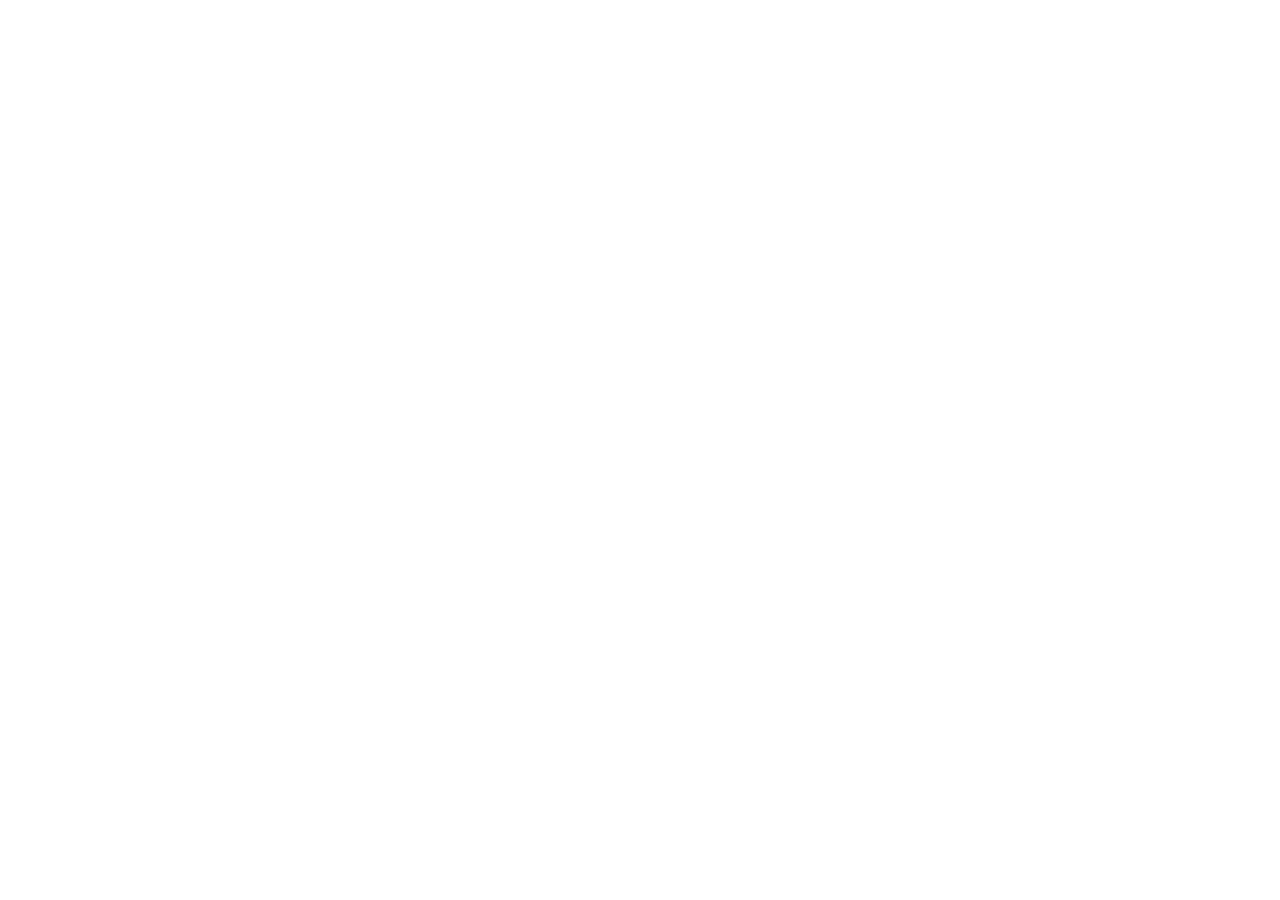
==== index.html @ 159c9e67 "Setup the page html and link css file" ====
<!DOCTYPE html>
<html lang="en">
<head>
    <meta charset="UTF-8">
    <meta name="viewport" content="width=device-width, initial-scale=1.0">
    <title>Roshan Bhusal</title>
    <link rel="stylesheet" href="style.css">
</head>
<body>
</body>
</html>
---- style.css ----
/* css reset */

*, *::before, *::after {
  box-sizing: border-box;
}

* {
  margin: 0;
}

body {
  line-height: 1.5;
  -webkit-font-smoothing: antialiased;
}

img, picture, video, canvas, svg {
  display: block;
  max-width: 100%;
}

input, button, textarea, select {
  font: inherit;
}

p, h1, h2, h3, h4, h5, h6 {
  overflow-wrap: break-word;
}

#root, #__next {
  isolation: isolate;
}

/* styles */
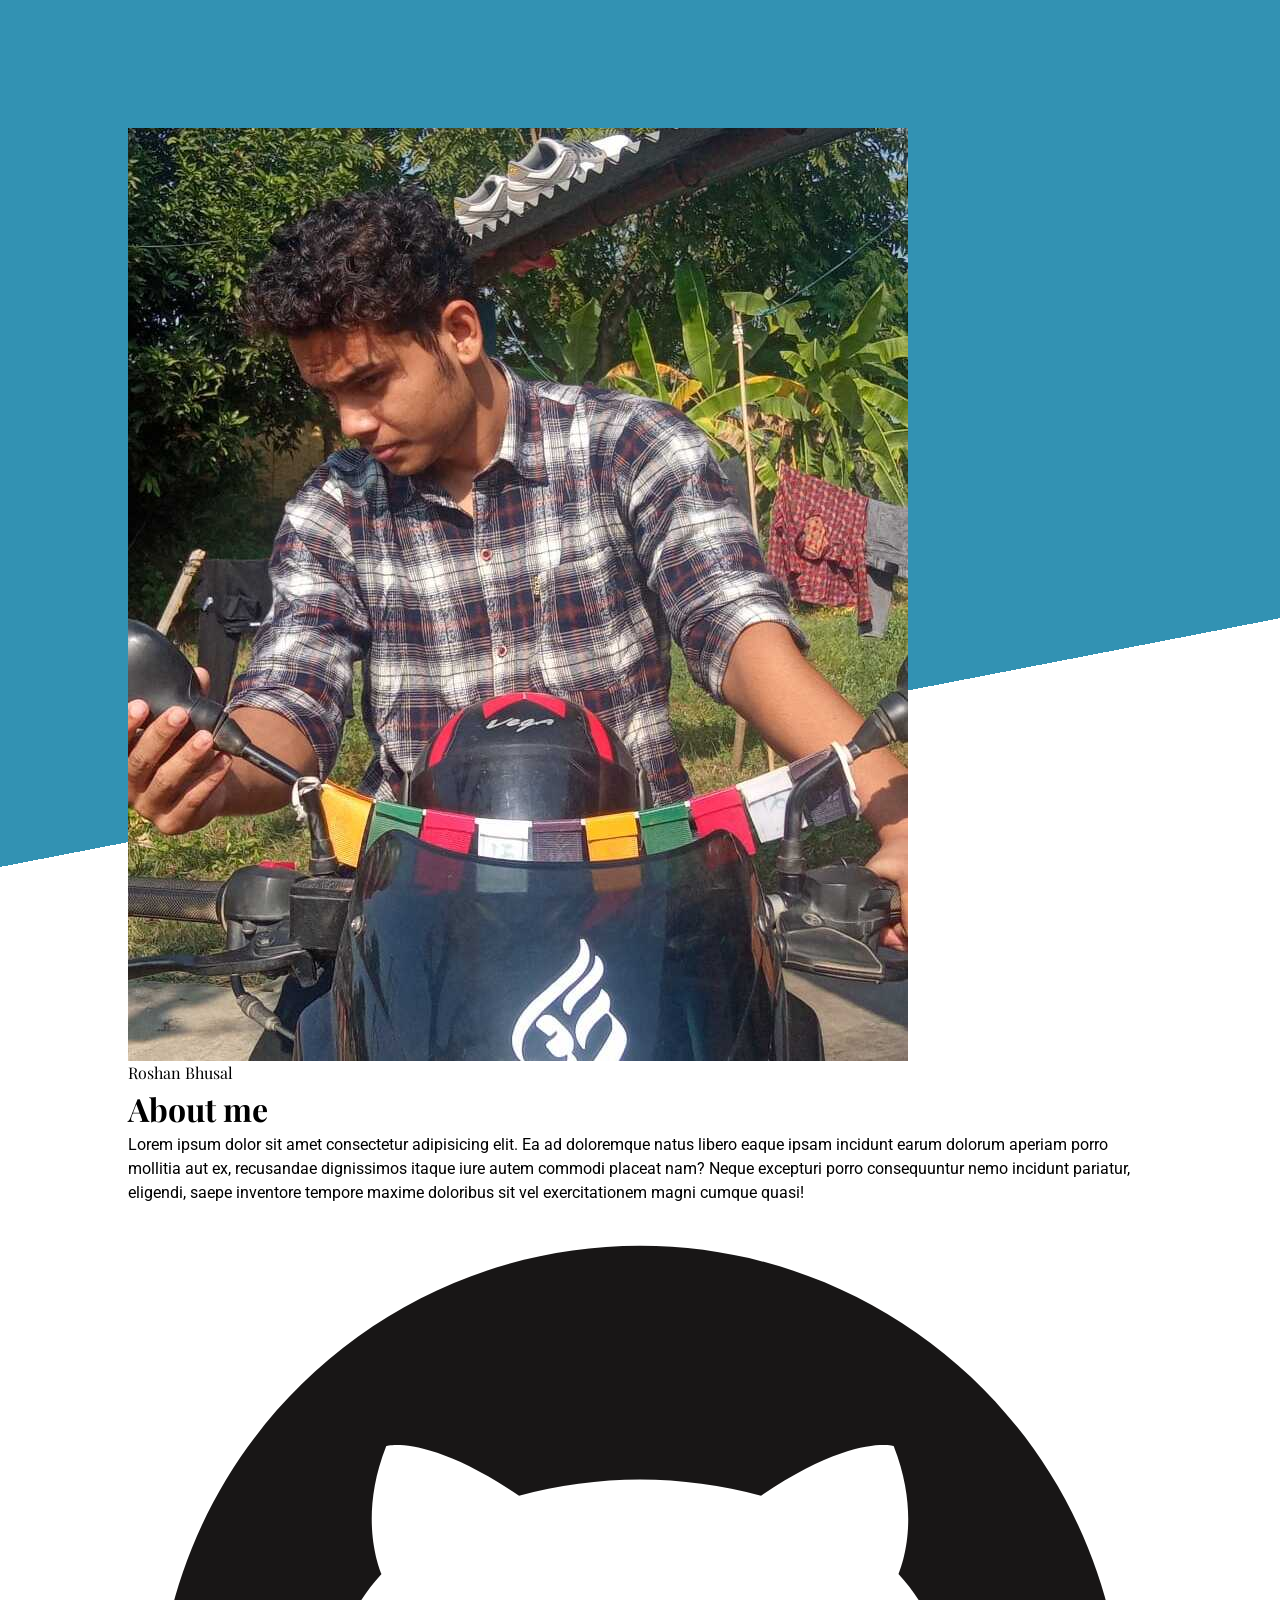
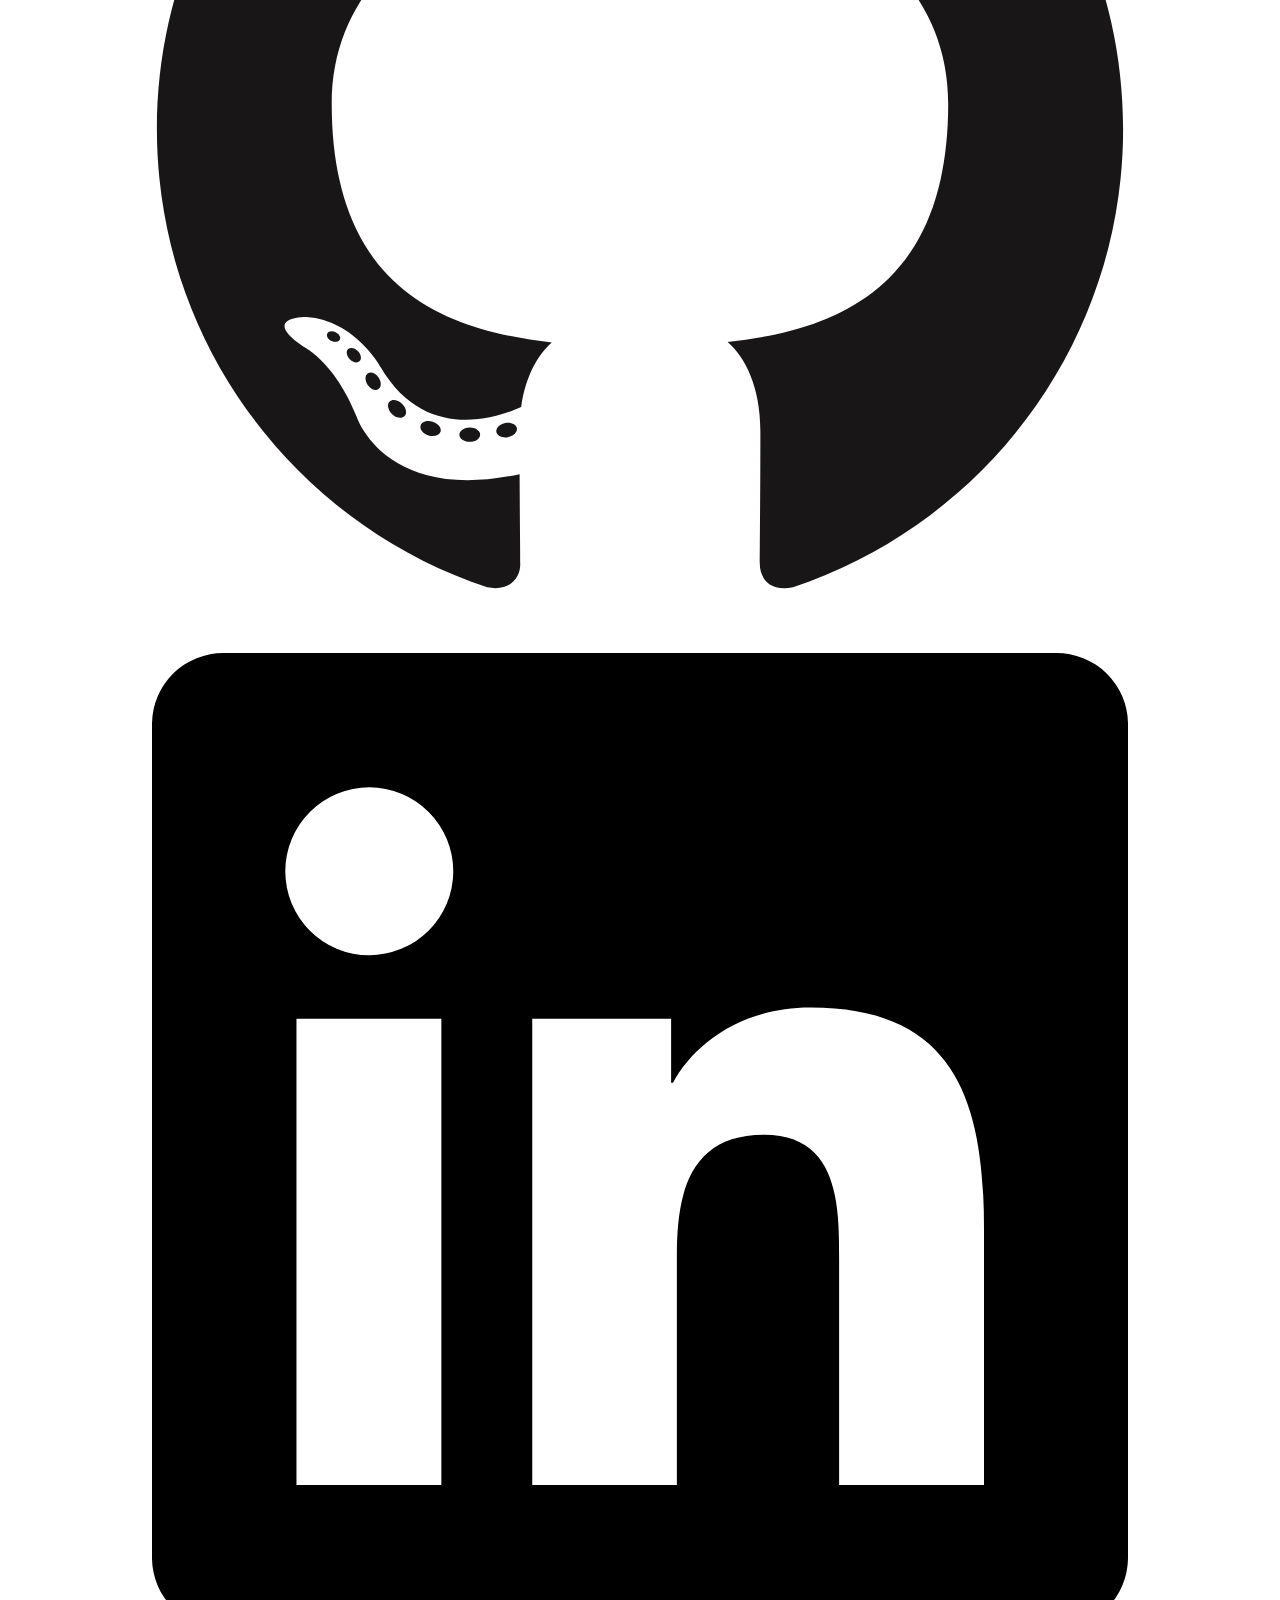
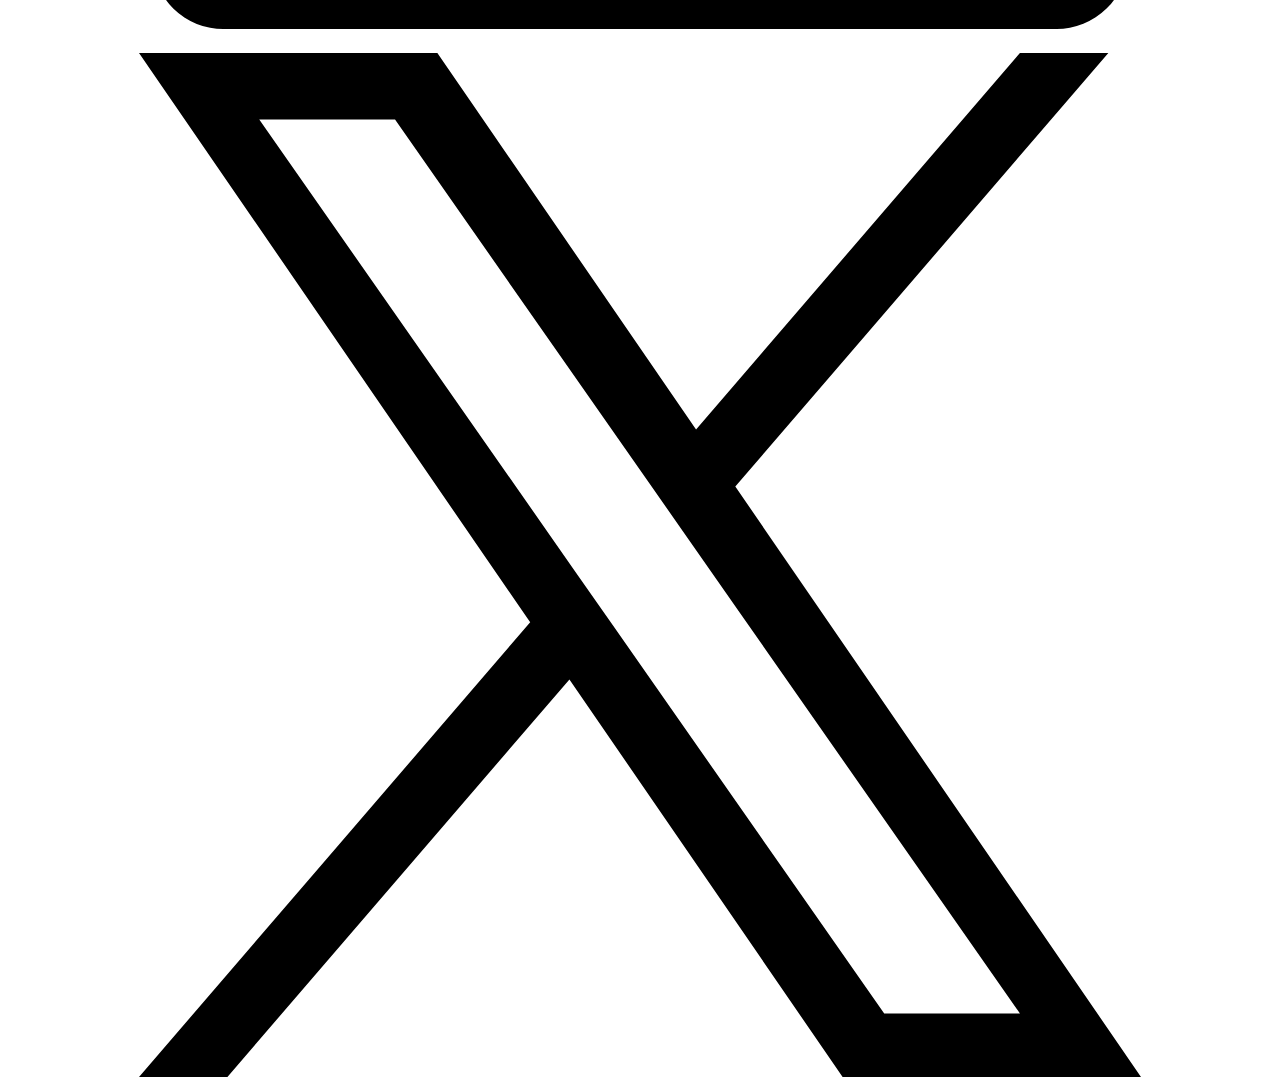
==== commit 307c8986: "Setup the project" ====
--- a/index.html
+++ b/index.html
@@ -1,11 +1,37 @@
 <!DOCTYPE html>
 <html lang="en">
-<head>
-    <meta charset="UTF-8">
-    <meta name="viewport" content="width=device-width, initial-scale=1.0">
-    <title>Roshan Bhusal</title>
-    <link rel="stylesheet" href="style.css">
-</head>
-<body>
-</body>
-</html>+  <head>
+    <meta charset="UTF-8" />
+    <meta name="viewport" content="width=device-width, initial-scale=1.0" />
+    <title>Document</title>
+    <link rel="stylesheet" href="style.css" />
+
+    <link rel="preconnect" href="https://fonts.googleapis.com" />
+    <link rel="preconnect" href="https://fonts.gstatic.com" crossorigin />
+    <link
+      href="https://fonts.googleapis.com/css2?family=Playfair+Display:ital,wght@0,400..900;1,400..900&family=Roboto:ital,wght@0,100..900;1,100..900&display=swap"
+      rel="stylesheet"
+    />
+  </head>
+  <body>
+    <div class="hero">
+        <div class="container">
+            <div class="hero__img__container__wrapper">
+                <figure class="hero__img__container container">
+                    <img src="./Images/hero-img1.jpg" alt="Roshan Bhusal" class="hero__img">
+                    <figcaption class="hero__img__title playfair-display">Roshan Bhusal</figcaption>
+                </figure>
+            </div>
+            <div class="hero__text__content container">
+                <h1 class="hero__text__title playfair-display" >About me</h1>
+                <p class="hero__text__paragraph roboto">Lorem ipsum dolor sit amet consectetur adipisicing elit. Ea ad doloremque natus libero eaque ipsam incidunt earum dolorum aperiam porro mollitia aut ex, recusandae dignissimos itaque iure autem commodi placeat nam? Neque excepturi porro consequuntur nemo incidunt pariatur, eligendi, saepe inventore tempore maxime doloribus sit vel exercitationem magni cumque quasi!</p>
+                <div class="hero__social-icons">
+                    <a href="https://github.com/robh-01" class="hero__social-link" target="_blank"><img class="icon" src="./icons/github_logo.svg" alt="roshan bhusal github"></a>
+                    <a href="https://www.linkedin.com/in/roshan-bhusal-b150a4256/" class="hero__social-link" target="_blank"><img class="icon" src="./icons/linkedin_logo.svg" alt="roshan bhusal linkedin"></a>
+                    <a href="https://x.com/robh_01" class="hero__social-link" target="_blank"><img class="icon" src="./icons/X_logo.svg" alt="roshan bhusal x (formerly twitter)"></a>
+                </div>
+            </div>
+        </div>
+    </div>
+  </body>
+</html>
--- a/style.css
+++ b/style.css
@@ -1,6 +1,8 @@
-/* css reset */
+/* basic reset */
 
-*, *::before, *::after {
+*,
+*::before,
+*::after {
   box-sizing: border-box;
 }
 
@@ -13,22 +15,94 @@
   -webkit-font-smoothing: antialiased;
 }
 
-img, picture, video, canvas, svg {
+img,
+picture,
+video,
+canvas,
+svg {
   display: block;
   max-width: 100%;
 }
 
-input, button, textarea, select {
+input,
+button,
+textarea,
+select {
   font: inherit;
 }
 
-p, h1, h2, h3, h4, h5, h6 {
+p,
+h1,
+h2,
+h3,
+h4,
+h5,
+h6 {
   overflow-wrap: break-word;
 }
 
-#root, #__next {
+#root,
+#__next {
   isolation: isolate;
 }
 
-/* styles */
+/* reset ends here */
 
+/* utility classes */
+.container {
+  width: 80%;
+  max-width: 1200px;
+  margin: 0 auto;
+}
+
+.playfair-display {
+  font-family: "Playfair Display", serif;
+}
+
+.roboto {
+  font-family: "Roboto", serif;
+}
+
+/* utility classes ends here */
+
+.hero > .container {
+  width: 100%;
+  max-width: unset;
+}
+
+.hero__img__container__wrapper {
+  padding-top: 10vw;
+  background: linear-gradient(169deg, #3292b3 65%, white 65%);
+}
+
+.hero__img__container {
+  position: relative; /* for the figcaption positioning */
+}
+
+.hero__img__title {
+    
+}
+
+/* font usage format */
+
+/* // <uniquifier>: Use a unique and descriptive class name
+// <weight>: Use a value from 100 to 900 */
+
+/* .roboto-<uniquifier> {
+  font-family: "Roboto", serif;
+  font-optical-sizing: auto;
+  font-weight: <weight>;
+  font-style: normal;
+  font-variation-settings:
+    "wdth" 100;
+} */
+/* 
+// <uniquifier>: Use a unique and descriptive class name
+// <weight>: Use a value from 400 to 900
+
+.playfair-display-<uniquifier> {
+  font-family: "Playfair Display", serif;
+  font-optical-sizing: auto;
+  font-weight: <weight>;
+  font-style: normal;
+} */
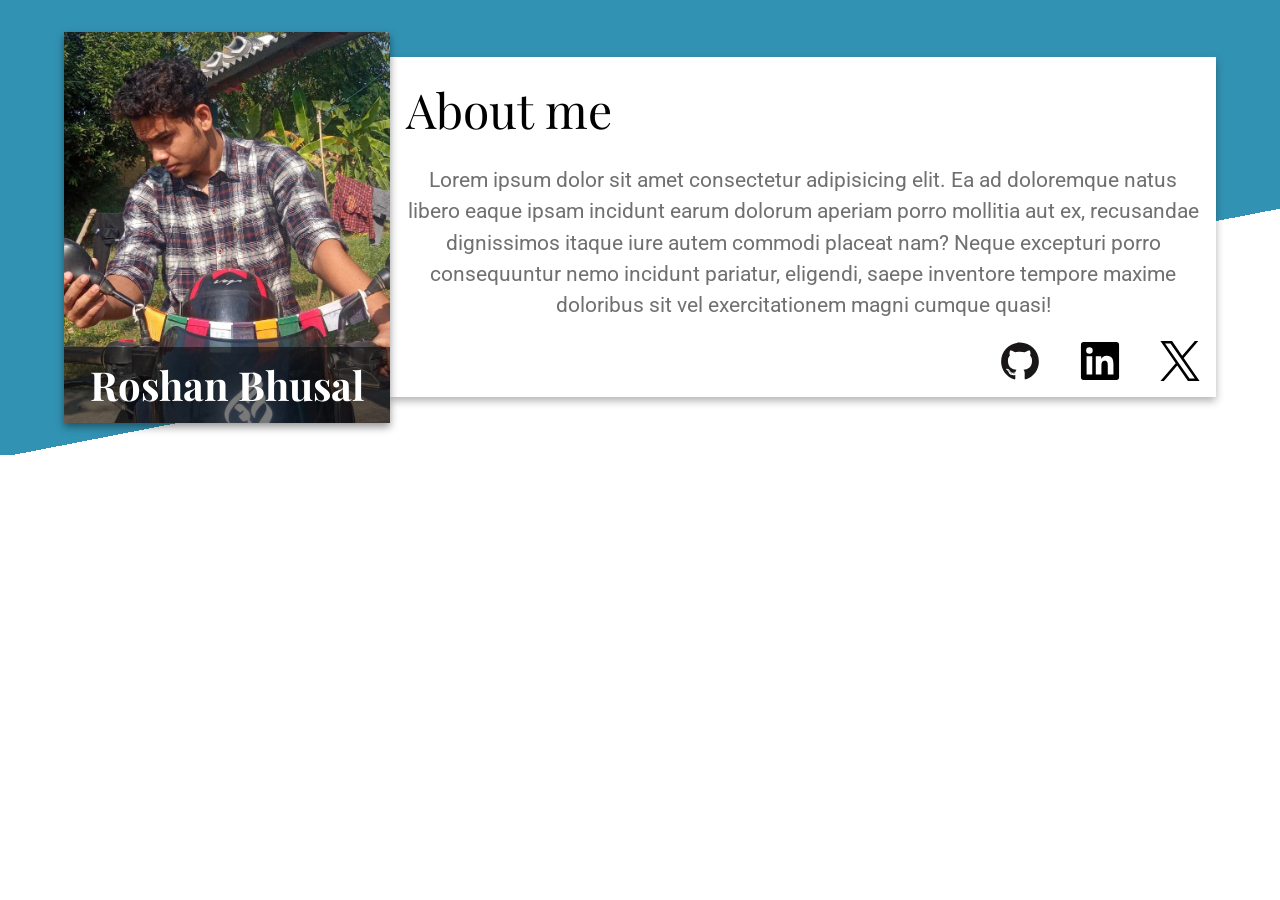
==== commit bcd0f34c: "Complete the hero section" ====
--- a/index.html
+++ b/index.html
@@ -22,7 +22,7 @@
                     <figcaption class="hero__img__title playfair-display">Roshan Bhusal</figcaption>
                 </figure>
             </div>
-            <div class="hero__text__content container">
+            <div class="hero__text-content container">
                 <h1 class="hero__text__title playfair-display" >About me</h1>
                 <p class="hero__text__paragraph roboto">Lorem ipsum dolor sit amet consectetur adipisicing elit. Ea ad doloremque natus libero eaque ipsam incidunt earum dolorum aperiam porro mollitia aut ex, recusandae dignissimos itaque iure autem commodi placeat nam? Neque excepturi porro consequuntur nemo incidunt pariatur, eligendi, saepe inventore tempore maxime doloribus sit vel exercitationem magni cumque quasi!</p>
                 <div class="hero__social-icons">
--- a/style.css
+++ b/style.css
@@ -47,41 +47,6 @@
 }
 
 /* reset ends here */
-
-/* utility classes */
-.container {
-  width: 80%;
-  max-width: 1200px;
-  margin: 0 auto;
-}
-
-.playfair-display {
-  font-family: "Playfair Display", serif;
-}
-
-.roboto {
-  font-family: "Roboto", serif;
-}
-
-/* utility classes ends here */
-
-.hero > .container {
-  width: 100%;
-  max-width: unset;
-}
-
-.hero__img__container__wrapper {
-  padding-top: 10vw;
-  background: linear-gradient(169deg, #3292b3 65%, white 65%);
-}
-
-.hero__img__container {
-  position: relative; /* for the figcaption positioning */
-}
-
-.hero__img__title {
-    
-}
 
 /* font usage format */
 
@@ -106,3 +71,146 @@
   font-weight: <weight>;
   font-style: normal;
 } */
+
+/* utility classes */
+.container {
+  width: 90%;
+  max-width: 1200px;
+  margin: 0 auto;
+}
+
+.playfair-display {
+  font-family: "Playfair Display", serif;
+}
+
+.roboto {
+  font-family: "Roboto", serif;
+}
+
+.icon {
+  width: 40px;
+  height: auto;
+}
+
+/* utility classes ends here */
+
+.hero > .container {
+  width: 100%;
+  max-width: unset;
+}
+
+.hero__img__container__wrapper {
+  padding-top: 10vw;
+  background: linear-gradient(169deg, #3292b3 65%, white 65%);
+}
+
+.hero__img__container {
+  position: relative; /* for the figcaption positioning */
+}
+
+.hero__img__title {
+  position: absolute;
+  bottom: 0;
+  left: 0;
+  width: 100%;
+  background: rgba(0, 0, 0, 0.521);
+  color: white;
+  font-size: 2.5rem;
+  font-weight: 700;
+  padding: 0.2em;
+  text-align: center;
+}
+
+.hero__text-content {
+  margin-top: 1rem;
+  text-align: center;
+}
+
+.hero__text__title {
+  font-size: 3rem;
+  font-weight: 200;
+}
+
+.hero__text__paragraph {
+  font-size: 1.3rem;
+  color: rgba(24, 23, 23, 0.616);
+}
+
+.hero__social-icons {
+  display: flex;
+  margin-top: 0.5rem;
+  justify-content: center;
+  gap: 10px;
+}
+
+@media (min-width: 700px) {
+  .hero {
+    padding-block: 2rem;
+    background: linear-gradient(169deg, #3292b3 65%, white 65%);
+  }
+
+  .hero > .container {
+    width: 100%;
+    max-width: unset;
+  }
+
+  .hero__img__container__wrapper {
+    background: unset;
+    padding-top: unset;
+    width: 40%;
+    float: left;
+  }
+
+  .hero__img__container {
+    box-shadow: 0 4px 8px rgba(0, 0, 0, 0.418);
+  }
+
+  .hero__text-content {
+    width: 80%;
+    background-color: white;
+    box-shadow: 0 4px 8px rgba(0, 0, 0, 0.3);
+    padding: 0.5rem;
+  }
+
+  .hero__social-icons {
+    visibility: hidden;
+  }
+}
+
+@media (min-width: 1000px) {
+  .hero > .container {
+    width: 90%;
+    display: flex;
+    align-items: center;
+    justify-content: center;
+  }
+
+  .hero__img__container__wrapper {
+    width: 40%;
+  }
+
+  .hero__img__container {
+    width: 100%;
+  }
+
+  .hero__text-content {
+    width: 100%;
+    margin: 0;
+    padding: 1rem;
+
+    display: flex;
+    gap: 20px;
+    flex-direction: column;
+  }
+
+  .hero__text__title {
+    align-self: flex-start;
+  }
+
+  .hero__social-icons {
+    visibility: visible;
+    align-self: flex-end;
+    margin-top: 0;
+    gap: 40px;
+  }
+}
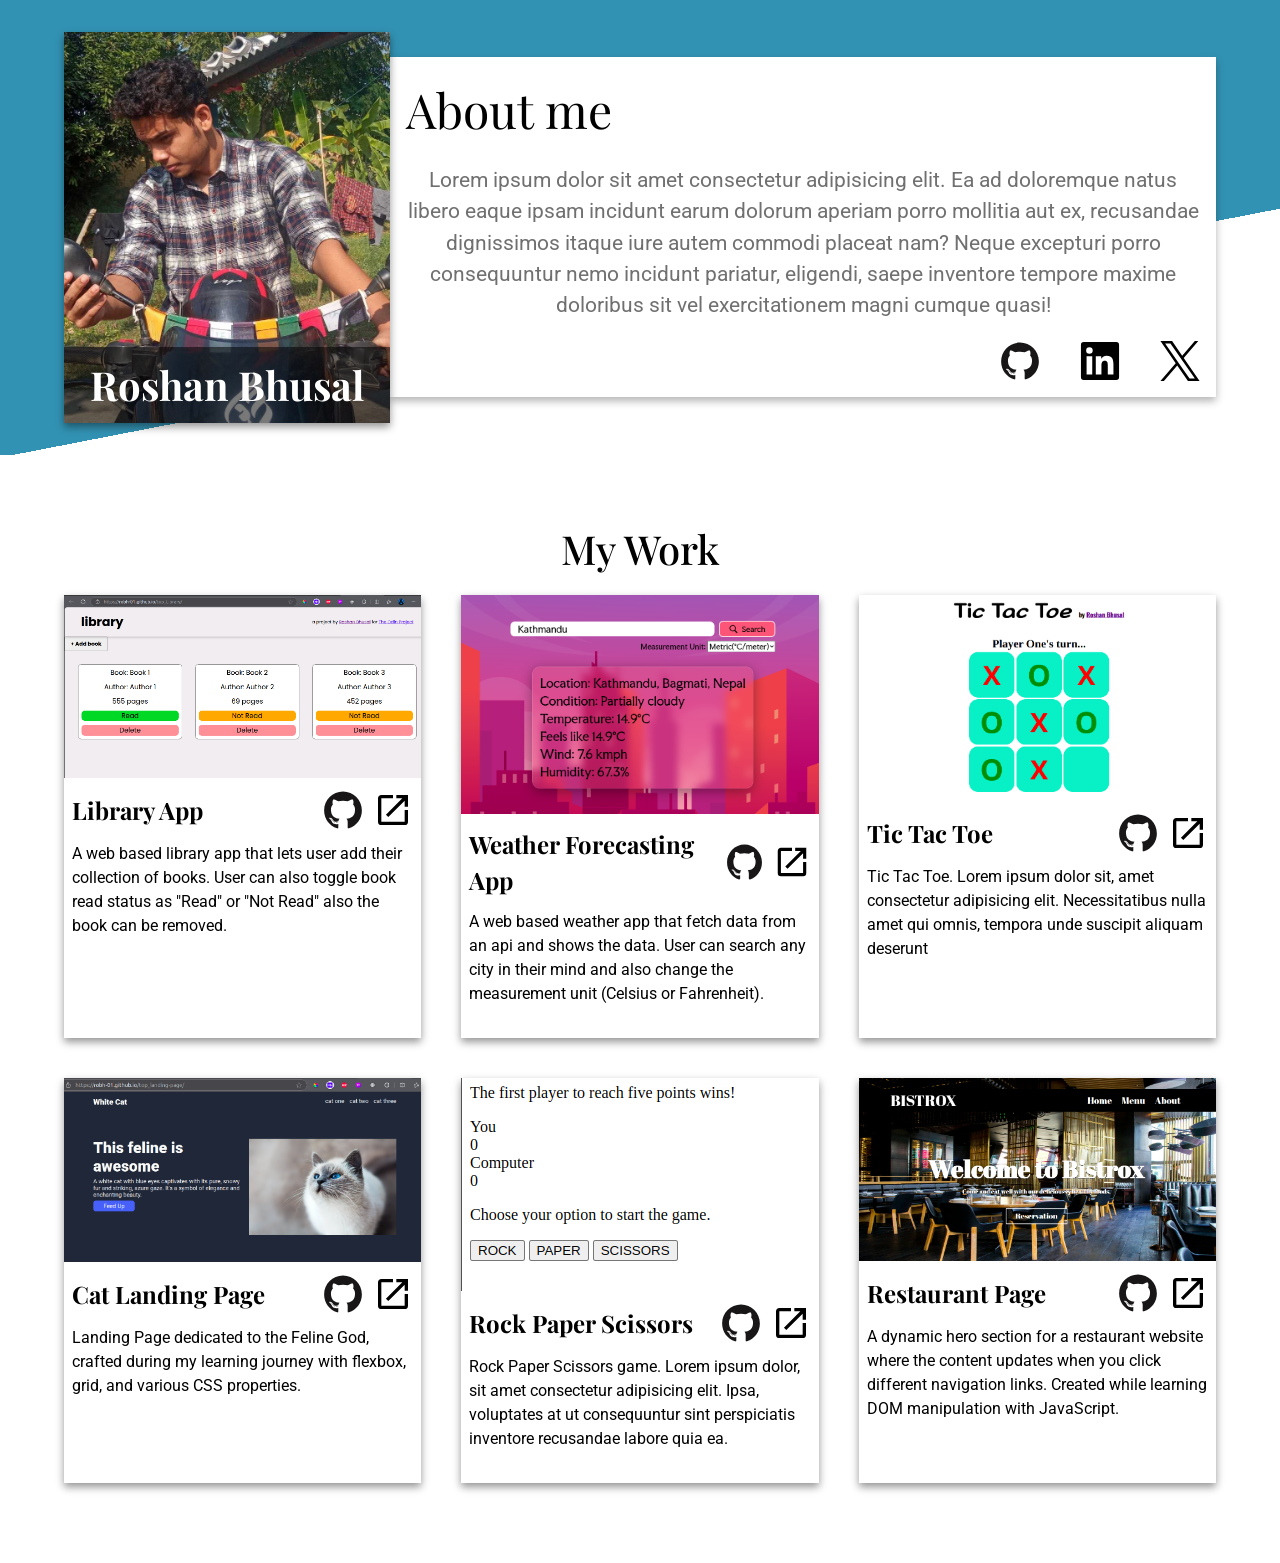
==== commit 10e2977d: "Complete the project section" ====
--- a/index.html
+++ b/index.html
@@ -15,23 +15,250 @@
   </head>
   <body>
     <div class="hero">
-        <div class="container">
-            <div class="hero__img__container__wrapper">
-                <figure class="hero__img__container container">
-                    <img src="./Images/hero-img1.jpg" alt="Roshan Bhusal" class="hero__img">
-                    <figcaption class="hero__img__title playfair-display">Roshan Bhusal</figcaption>
-                </figure>
-            </div>
-            <div class="hero__text-content container">
-                <h1 class="hero__text__title playfair-display" >About me</h1>
-                <p class="hero__text__paragraph roboto">Lorem ipsum dolor sit amet consectetur adipisicing elit. Ea ad doloremque natus libero eaque ipsam incidunt earum dolorum aperiam porro mollitia aut ex, recusandae dignissimos itaque iure autem commodi placeat nam? Neque excepturi porro consequuntur nemo incidunt pariatur, eligendi, saepe inventore tempore maxime doloribus sit vel exercitationem magni cumque quasi!</p>
-                <div class="hero__social-icons">
-                    <a href="https://github.com/robh-01" class="hero__social-link" target="_blank"><img class="icon" src="./icons/github_logo.svg" alt="roshan bhusal github"></a>
-                    <a href="https://www.linkedin.com/in/roshan-bhusal-b150a4256/" class="hero__social-link" target="_blank"><img class="icon" src="./icons/linkedin_logo.svg" alt="roshan bhusal linkedin"></a>
-                    <a href="https://x.com/robh_01" class="hero__social-link" target="_blank"><img class="icon" src="./icons/X_logo.svg" alt="roshan bhusal x (formerly twitter)"></a>
-                </div>
-            </div>
+      <div class="container">
+        <div class="hero__img__container__wrapper">
+          <figure class="hero__img__container container">
+            <img
+              src="./Images/hero-img1.jpg"
+              alt="Roshan Bhusal"
+              class="hero__img"
+            />
+            <figcaption class="hero__img__title playfair-display">
+              Roshan Bhusal
+            </figcaption>
+          </figure>
         </div>
+        <div class="hero__text-content container">
+          <h1 class="hero__text__title playfair-display">About me</h1>
+          <p class="hero__text__paragraph roboto">
+            Lorem ipsum dolor sit amet consectetur adipisicing elit. Ea ad
+            doloremque natus libero eaque ipsam incidunt earum dolorum aperiam
+            porro mollitia aut ex, recusandae dignissimos itaque iure autem
+            commodi placeat nam? Neque excepturi porro consequuntur nemo
+            incidunt pariatur, eligendi, saepe inventore tempore maxime
+            doloribus sit vel exercitationem magni cumque quasi!
+          </p>
+          <div class="hero__social-icons">
+            <a
+              href="https://github.com/robh-01"
+              class="hero__social-link"
+              target="_blank"
+              ><img
+                class="icon"
+                src="./icons/github_logo.svg"
+                alt="roshan bhusal github"
+            /></a>
+            <a
+              href="https://www.linkedin.com/in/roshan-bhusal-b150a4256/"
+              class="hero__social-link"
+              target="_blank"
+              ><img
+                class="icon"
+                src="./icons/linkedin_logo.svg"
+                alt="roshan bhusal linkedin"
+            /></a>
+            <a
+              href="https://x.com/robh_01"
+              class="hero__social-link"
+              target="_blank"
+              ><img
+                class="icon"
+                src="./icons/X_logo.svg"
+                alt="roshan bhusal x (formerly twitter)"
+            /></a>
+          </div>
+        </div>
+      </div>
     </div>
+
+    <main class="main">
+      <div class="container">
+        <h1 class="main__title playfair-display">My Work</h1>
+        <section class="projects">
+          <div class="project__card">
+            <img
+              src="./screenshots/libraryAppScreenshot.png"
+              alt=""
+              class="project__image"
+            />
+            <div class="project__title">
+              <h2 class="project__name playfair-display">Library App</h2>
+              <div class="project__links">
+                <a
+                  href="https://github.com/robh-01/top_Library"
+                  class="project__link"
+                  target="_blank"
+                  ><img src="./icons/github_logo.svg" alt="" class="icon"
+                /></a>
+                <a
+                  href="https://robh-01.github.io/top_Library/"
+                  class="project__link"
+                  target="_blank"
+                  ><img src="./icons/external_link.svg" alt="" class="icon"
+                /></a>
+              </div>
+            </div>
+            <div class="project__description roboto">
+              A web based library app that lets user add their collection of
+              books. User can also toggle book read status as "Read" or "Not
+              Read" also the book can be removed.
+            </div>
+          </div>
+
+          <div class="project__card">
+            <img
+              src="./screenshots/weatherAppScreenshot.png"
+              alt=""
+              class="project__image"
+            />
+            <div class="project__title">
+              <h2 class="project__name playfair-display">
+                Weather Forecasting App
+              </h2>
+              <div class="project__links">
+                <a
+                  href="https://github.com/robh-01/top_weather-app"
+                  class="project__link"
+                  target="_blank"
+                  ><img src="./icons/github_logo.svg" alt="" class="icon"
+                /></a>
+                <a
+                  href="https://robh-01.github.io/top_weather-app/"
+                  class="project__link"
+                  target="_blank"
+                  ><img src="./icons/external_link.svg" alt="" class="icon"
+                /></a>
+              </div>
+            </div>
+            <div class="project__description roboto">
+              A web based weather app that fetch data from an api and shows the
+              data. User can search any city in their mind and also change the
+              measurement unit (Celsius or Fahrenheit).
+            </div>
+          </div>
+
+          <div class="project__card">
+            <img
+              src="./screenshots/ticTacToeAppScreenshot.png"
+              alt=""
+              class="project__image"
+            />
+            <div class="project__title">
+              <h2 class="project__name playfair-display">Tic Tac Toe</h2>
+              <div class="project__links">
+                <a
+                  href="https://github.com/robh-01/top_tic-tac-toe"
+                  class="project__link"
+                  target="_blank"
+                  ><img src="./icons/github_logo.svg" alt="" class="icon"
+                /></a>
+                <a
+                  href="https://robh-01.github.io/top_tic-tac-toe/"
+                  class="project__link"
+                  target="_blank"
+                  ><img src="./icons/external_link.svg" alt="" class="icon"
+                /></a>
+              </div>
+            </div>
+            <div class="project__description roboto">
+              Tic Tac Toe. Lorem ipsum dolor sit, amet consectetur adipisicing
+              elit. Necessitatibus nulla amet qui omnis, tempora unde suscipit
+              aliquam deserunt
+            </div>
+          </div>
+
+          <div class="project__card">
+            <img
+              src="./screenshots/landingPage.png"
+              alt=""
+              class="project__image"
+            />
+            <div class="project__title">
+              <h2 class="project__name playfair-display">Cat Landing Page</h2>
+              <div class="project__links">
+                <a
+                  href="https://github.com/robh-01/top_landing-page"
+                  class="project__link"
+                  target="_blank"
+                  ><img src="./icons/github_logo.svg" alt="" class="icon"
+                /></a>
+                <a
+                  href="https://robh-01.github.io/top_landing-page/"
+                  class="project__link"
+                  target="_blank"
+                  ><img src="./icons/external_link.svg" alt="" class="icon"
+                /></a>
+              </div>
+            </div>
+            <div class="project__description roboto">
+              Landing Page dedicated to the Feline God, crafted during my
+              learning journey with flexbox, grid, and various CSS properties.
+            </div>
+          </div>
+
+          <div class="project__card">
+            <img
+              src="./screenshots/rockPaperScissorsApp.png"
+              alt=""
+              class="project__image"
+            />
+            <div class="project__title">
+              <h2 class="project__name playfair-display">
+                Rock Paper Scissors
+              </h2>
+              <div class="project__links">
+                <a
+                  href="https://github.com/robh-01/top_rock-paper-scissors"
+                  class="project__link"
+                  target="_blank"
+                  ><img src="./icons/github_logo.svg" alt="" class="icon"
+                /></a>
+                <a
+                  href="https://robh-01.github.io/top_rock-paper-scissors/"
+                  class="project__link"
+                  target="_blank"
+                  ><img src="./icons/external_link.svg" alt="" class="icon"
+                /></a>
+              </div>
+            </div>
+            <div class="project__description roboto">
+              Rock Paper Scissors game. Lorem ipsum dolor, sit amet consectetur
+              adipisicing elit. Ipsa, voluptates at ut consequuntur sint
+              perspiciatis inventore recusandae labore quia ea.
+            </div>
+          </div>
+
+          <div class="project__card">
+            <img
+              src="./screenshots/RestaurantPage.png"
+              alt=""
+              class="project__image"
+            />
+            <div class="project__title">
+              <h2 class="project__name playfair-display">Restaurant Page</h2>
+              <div class="project__links">
+                <a
+                  href="https://github.com/robh-01/top_restaurant-page"
+                  class="project__link"
+                  target="_blank"
+                  ><img src="./icons/github_logo.svg" alt="" class="icon"
+                /></a>
+                <a
+                  href="https://robh-01.github.io/top_restaurant-page/"
+                  class="project__link"
+                  target="_blank"
+                  ><img src="./icons/external_link.svg" alt="" class="icon"
+                /></a>
+              </div>
+            </div>
+            <div class="project__description roboto">
+              A dynamic hero section for a restaurant website where the content
+              updates when you click different navigation links. Created while
+              learning DOM manipulation with JavaScript.
+            </div>
+          </div>
+        </section>
+      </div>
+    </main>
   </body>
 </html>
--- a/style.css
+++ b/style.css
@@ -143,6 +143,45 @@
   gap: 10px;
 }
 
+.main {
+  margin-top: 4rem;
+}
+
+.main__title {
+  text-align: center;
+  margin-bottom: 1rem;
+  font-size: 2.5rem;
+  font-weight: 500;
+}
+
+.projects {
+  padding-bottom: 5rem;
+}
+
+.project__card {
+  box-shadow: 0 4px 8px rgba(0, 0, 0, 0.418);
+  margin-bottom: 1.5rem;
+  padding-bottom: 2rem;
+}
+
+.project__title {
+  margin-top: 0.75rem;
+  display: flex;
+  align-items: center;
+  justify-content: space-between;
+  padding-inline: 0.5rem;
+}
+
+.project__links {
+  display: flex;
+  gap: 10px;
+}
+
+.project__description {
+  margin-top: 0.75rem;
+  padding-inline: 0.5rem;
+}
+
 @media (min-width: 700px) {
   .hero {
     padding-block: 2rem;
@@ -174,6 +213,16 @@
 
   .hero__social-icons {
     visibility: hidden;
+  }
+
+  .projects {
+    display: grid;
+    grid-template-columns: repeat(2, 1fr);
+    gap: 40px;
+  }
+
+  .project__card {
+    margin-bottom: 0;
   }
 }
 
@@ -213,4 +262,10 @@
     margin-top: 0;
     gap: 40px;
   }
-}
+
+  .projects {
+    display: grid;
+    grid-template-columns: repeat(3, 1fr);
+    gap: 40px;
+  }
+}
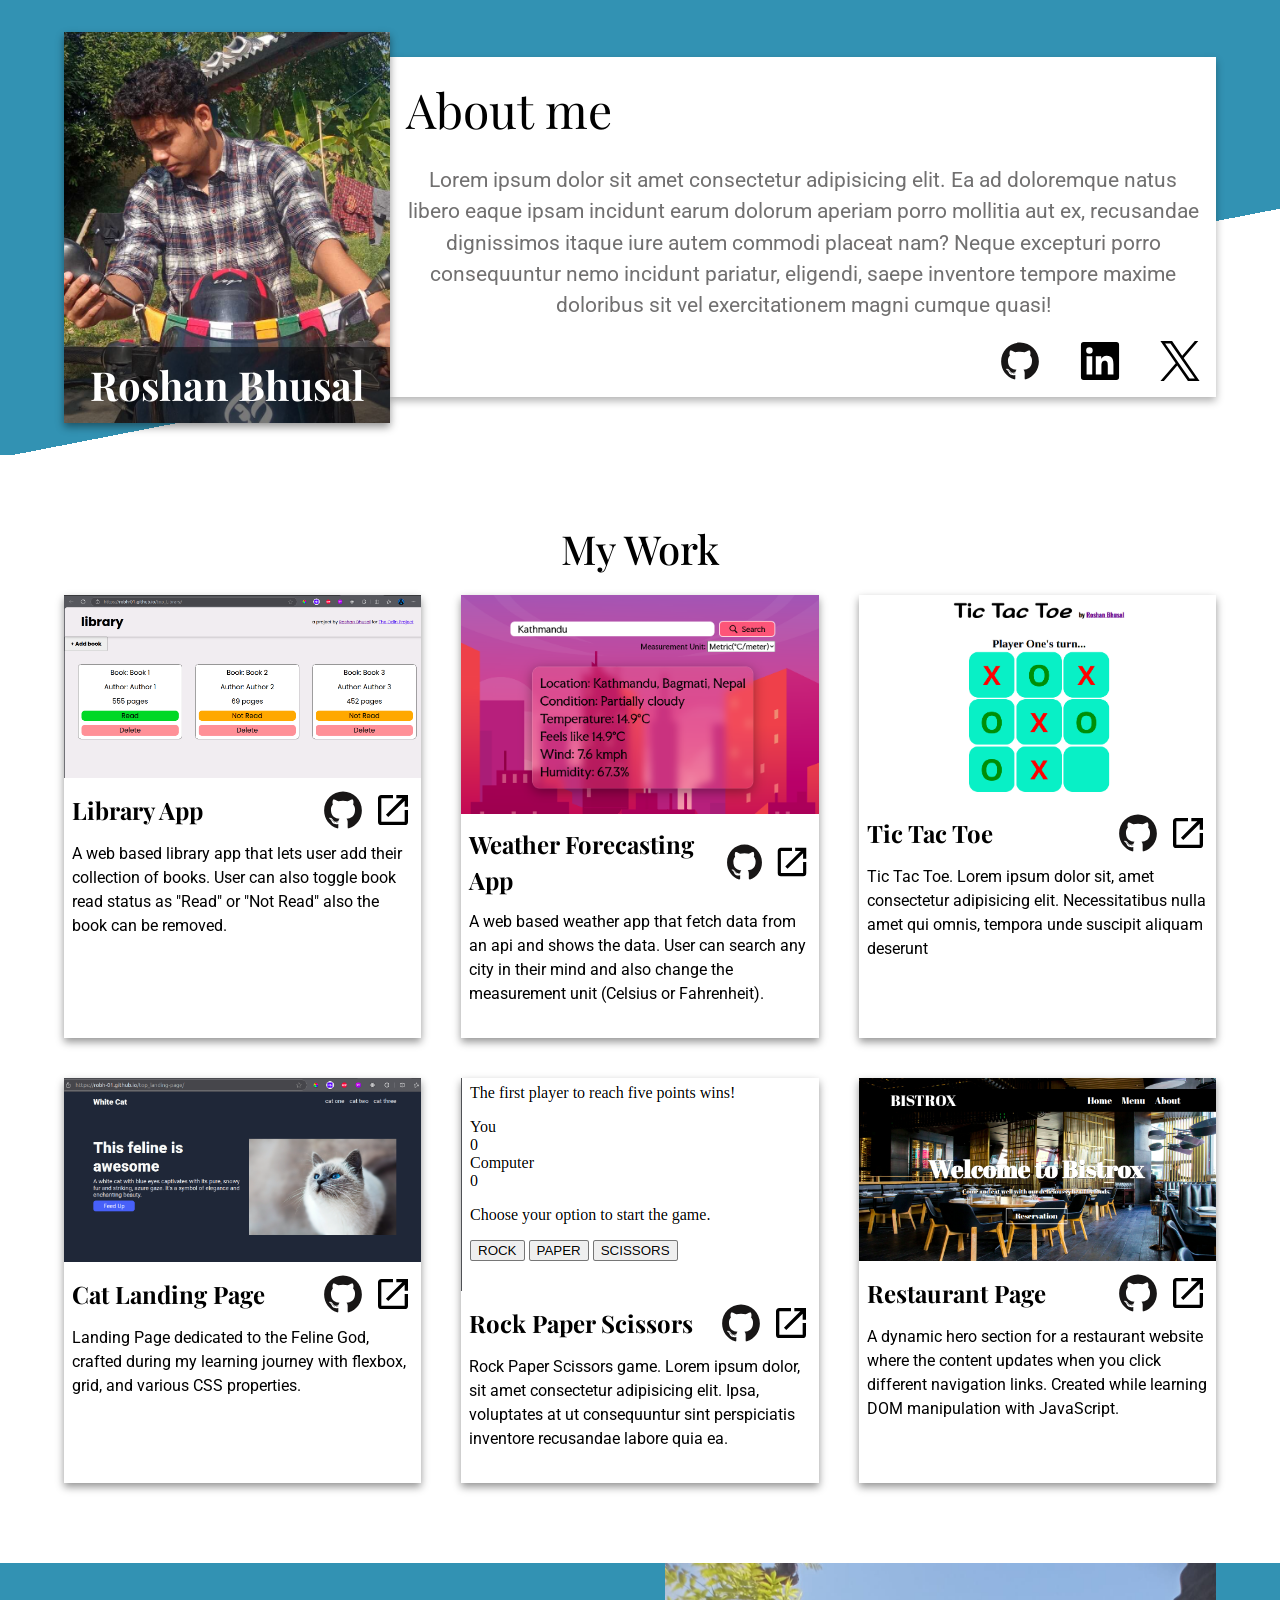
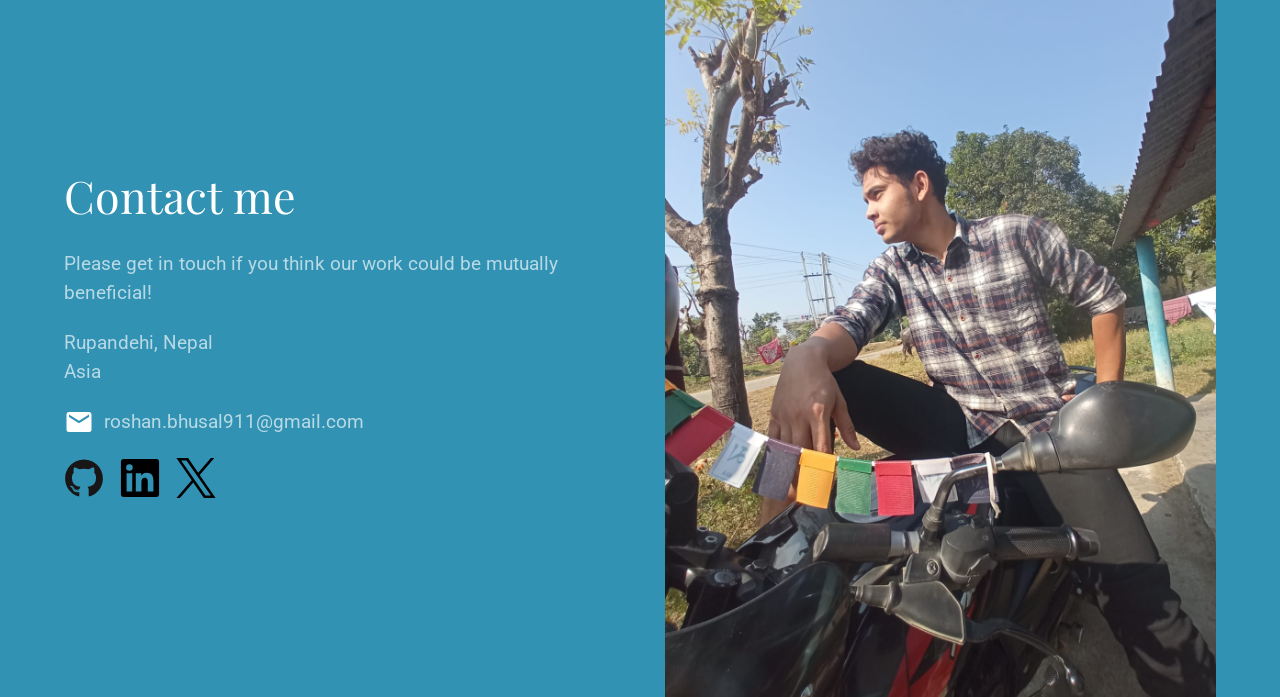
==== commit 1eec64fe: "Complete the footer part" ====
--- a/index.html
+++ b/index.html
@@ -260,5 +260,67 @@
         </section>
       </div>
     </main>
+
+    <footer class="footer">
+      <div class="container">
+        <div class="footer__text">
+          <h1 class="playfair-display footer__text__title">Contact me</h1>
+          <p class="footer__text__paragraph roboto">
+            Please get in touch if you think our work could be mutually
+            beneficial!
+          </p>
+          <p class="footer__text__paragraph roboto">
+            Rupandehi, Nepal <br />
+            Asia
+          </p>
+          <p class="footer__text__paragraph roboto">
+            <a
+              href="https://mail.google.com/mail/?view=cm&fs=1&to=roshan.bhusal911@gmail.com"
+              class="mail-info"
+              target="_blank"
+              ><img
+                class="email icon"
+                src="./icons/email.svg"
+                alt="email_logo"
+              />
+              <span>roshan.bhusal911@gmail.com</span></a
+            >
+          </p>
+          <div class="contact-links">
+            <a
+              href="https://github.com/robh-01"
+              class="contact-link"
+              target="_blank"
+              ><img
+                class="icon"
+                src="./icons/github_logo.svg"
+                alt="roshan bhusal github"
+            /></a>
+            <a
+              href="https://www.linkedin.com/in/roshan-bhusal-b150a4256/"
+              class="contact-link"
+              target="_blank"
+              ><img
+                class="icon"
+                src="./icons/linkedin_logo.svg"
+                alt="roshan bhusal linkedin"
+            /></a>
+            <a href="https://x.com/robh_01" class="contact-link" target="_blank"
+              ><img
+                class="icon"
+                src="./icons/X_logo.svg"
+                alt="roshan bhusal x (formerly twitter)"
+            /></a>
+          </div>
+        </div>
+
+        <div class="footer__image__wrapper">
+          <img
+            src="./Images/heroic-pose-in-bike.jpg"
+            alt="roshan bhusal giving heroic pose in a motorbike"
+          />
+        </div>
+      </div>
+    </footer>
   </body>
 </html>
--- a/style.css
+++ b/style.css
@@ -182,6 +182,46 @@
   padding-inline: 0.5rem;
 }
 
+.footer {
+  background-color: #3292b3;
+}
+
+.footer__text {
+  padding-block: 3rem;
+}
+
+.footer__text__title {
+  color: white;
+  font-size: 2.8rem;
+  font-weight: 400;
+  text-align: center;
+}
+
+.footer__text__paragraph {
+  color: rgba(255, 255, 255, 0.651);
+  font-size: 1.2rem;
+  margin-block: 1.3rem;
+}
+
+.mail-info {
+  display: flex;
+  gap: 10px;
+  align-items: center;
+  color: inherit;
+  text-decoration: none;
+}
+
+.email.icon {
+  width: 30px;
+  display: inline-block;
+}
+
+.contact-links {
+  display: flex;
+  justify-content: center;
+  gap: 16px;
+}
+
 @media (min-width: 700px) {
   .hero {
     padding-block: 2rem;
@@ -223,6 +263,24 @@
 
   .project__card {
     margin-bottom: 0;
+  }
+
+  .footer > .container {
+    display: flex;
+    align-items: center;
+    gap: 40px;
+  }
+
+  .footer__text__title {
+    text-align: left;
+  }
+  
+  .footer__image__wrapper {
+    width: 50%;
+  }
+
+  .contact-links {
+    justify-content: flex-start;
   }
 }
 
